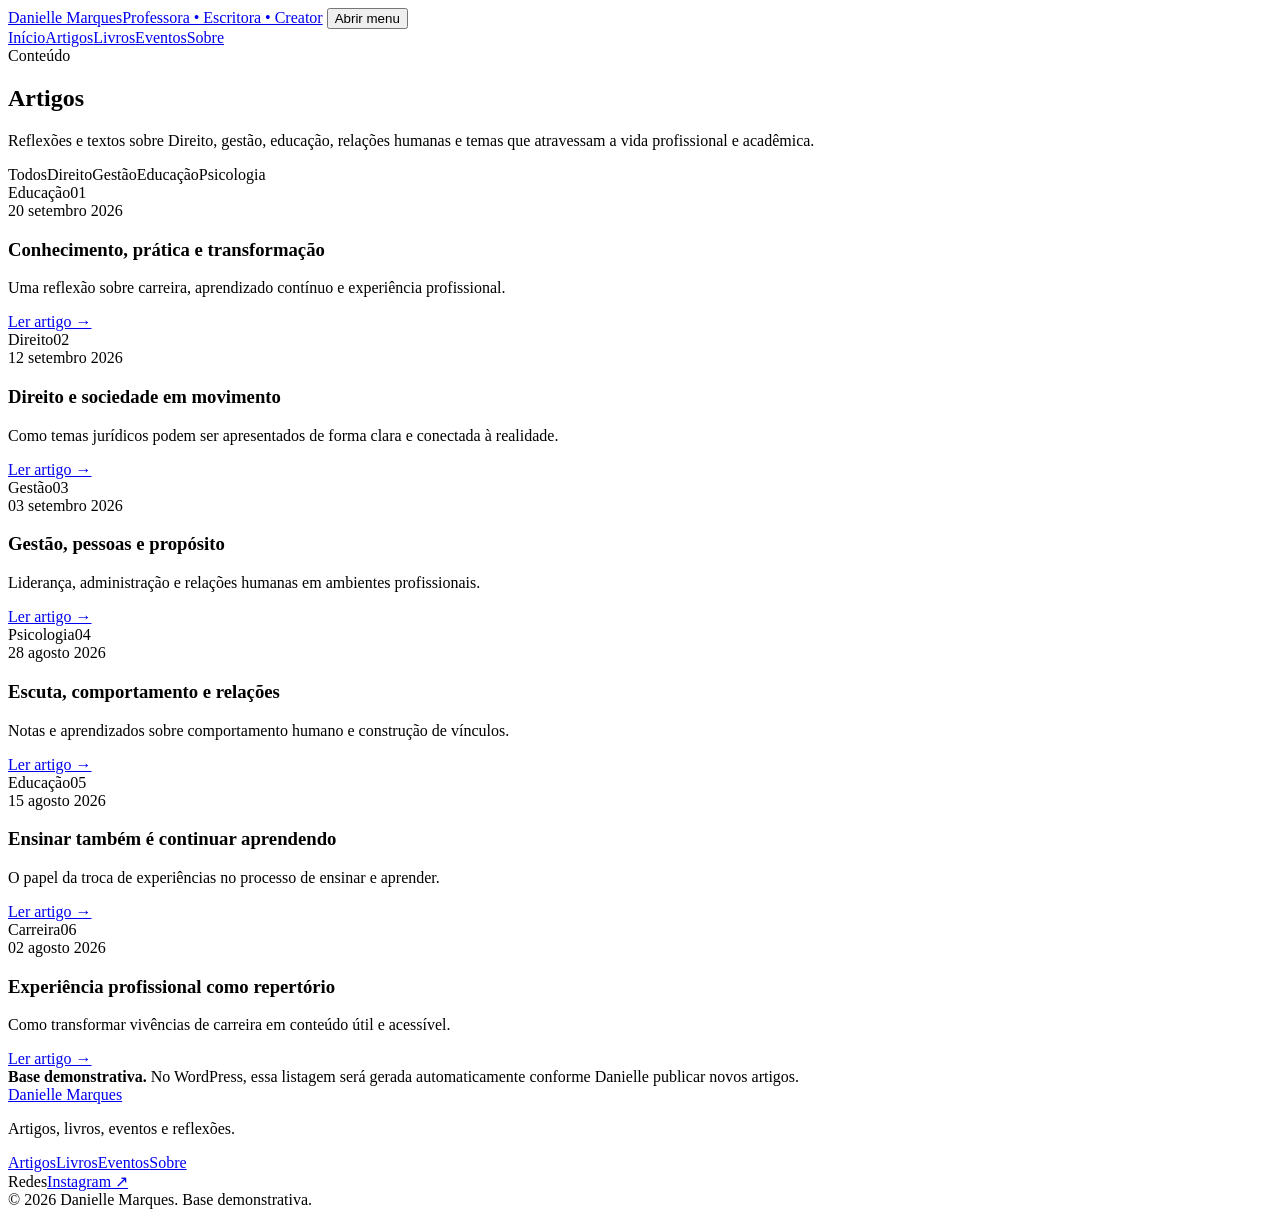
==== artigos.html @ 0c9d807c "feat: adiciona página de artigos" ====
<!doctype html>
<html lang="pt-BR">
<head>
  <meta charset="utf-8"><meta name="viewport" content="width=device-width,initial-scale=1">
  <meta name="description" content="Artigos de Danielle Marques sobre Direito, gestão, educação e desenvolvimento humano.">
  <title>Artigos — Danielle Marques</title>
  <link rel="preconnect" href="https://fonts.googleapis.com"><link rel="preconnect" href="https://fonts.gstatic.com" crossorigin>
  <link href="https://fonts.googleapis.com/css2?family=Cormorant+Garamond:wght@500;600;700&family=Inter:wght@400;500;600;700&display=swap" rel="stylesheet">
  <link rel="stylesheet" href="assets/css/style.css"><script src="assets/js/main.js" defer></script>
</head>
<body>
<header class="site-header"><div class="container header-inner">
  <a class="brand" href="index.html"><span class="brand-name">Danielle Marques</span><span class="brand-subtitle">Professora • Escritora • Creator</span></a>
  <button class="nav-toggle" type="button" aria-expanded="false" aria-controls="primary-nav"><span></span><span></span><span></span><span class="sr-only">Abrir menu</span></button>
  <nav class="primary-nav" id="primary-nav"><a href="index.html">Início</a><a class="active" href="artigos.html">Artigos</a><a href="livros.html">Livros</a><a href="eventos.html">Eventos</a><a href="sobre.html">Sobre</a></nav>
</div></header>
<main>
  <section class="page-hero"><div class="container narrow"><span class="eyebrow">Conteúdo</span><h1>Artigos</h1><p>Reflexões e textos sobre Direito, gestão, educação, relações humanas e temas que atravessam a vida profissional e acadêmica.</p></div></section>
  <section class="section">
    <div class="container filter-row"><span class="filter active">Todos</span><span class="filter">Direito</span><span class="filter">Gestão</span><span class="filter">Educação</span><span class="filter">Psicologia</span></div>
    <div class="container card-grid">
      <article class="content-card"><div class="card-media editorial"><span class="media-kicker">Educação</span><span class="media-mark">01</span></div><div class="card-body"><div class="card-meta">20 setembro 2026</div><h3>Conhecimento, prática e transformação</h3><p>Uma reflexão sobre carreira, aprendizado contínuo e experiência profissional.</p><a class="text-link" href="#">Ler artigo →</a></div></article>
      <article class="content-card"><div class="card-media editorial alt"><span class="media-kicker">Direito</span><span class="media-mark">02</span></div><div class="card-body"><div class="card-meta">12 setembro 2026</div><h3>Direito e sociedade em movimento</h3><p>Como temas jurídicos podem ser apresentados de forma clara e conectada à realidade.</p><a class="text-link" href="#">Ler artigo →</a></div></article>
      <article class="content-card"><div class="card-media editorial warm"><span class="media-kicker">Gestão</span><span class="media-mark">03</span></div><div class="card-body"><div class="card-meta">03 setembro 2026</div><h3>Gestão, pessoas e propósito</h3><p>Liderança, administração e relações humanas em ambientes profissionais.</p><a class="text-link" href="#">Ler artigo →</a></div></article>
      <article class="content-card"><div class="card-media editorial violet"><span class="media-kicker">Psicologia</span><span class="media-mark">04</span></div><div class="card-body"><div class="card-meta">28 agosto 2026</div><h3>Escuta, comportamento e relações</h3><p>Notas e aprendizados sobre comportamento humano e construção de vínculos.</p><a class="text-link" href="#">Ler artigo →</a></div></article>
      <article class="content-card"><div class="card-media editorial forest"><span class="media-kicker">Educação</span><span class="media-mark">05</span></div><div class="card-body"><div class="card-meta">15 agosto 2026</div><h3>Ensinar também é continuar aprendendo</h3><p>O papel da troca de experiências no processo de ensinar e aprender.</p><a class="text-link" href="#">Ler artigo →</a></div></article>
      <article class="content-card"><div class="card-media editorial sand"><span class="media-kicker">Carreira</span><span class="media-mark">06</span></div><div class="card-body"><div class="card-meta">02 agosto 2026</div><h3>Experiência profissional como repertório</h3><p>Como transformar vivências de carreira em conteúdo útil e acessível.</p><a class="text-link" href="#">Ler artigo →</a></div></article>
    </div>
    <div class="container note-box"><strong>Base demonstrativa.</strong> No WordPress, essa listagem será gerada automaticamente conforme Danielle publicar novos artigos.</div>
  </section>
</main>
<footer class="site-footer"><div class="container footer-grid"><div><a class="footer-brand" href="index.html">Danielle Marques</a><p>Artigos, livros, eventos e reflexões.</p></div><nav class="footer-links"><a href="artigos.html">Artigos</a><a href="livros.html">Livros</a><a href="eventos.html">Eventos</a><a href="sobre.html">Sobre</a></nav><div class="footer-social"><span>Redes</span><a href="https://www.instagram.com/daniellesmarques/" target="_blank" rel="noopener noreferrer">Instagram ↗</a></div></div><div class="container footer-bottom">© 2026 Danielle Marques. Base demonstrativa.</div></footer>
</body></html>
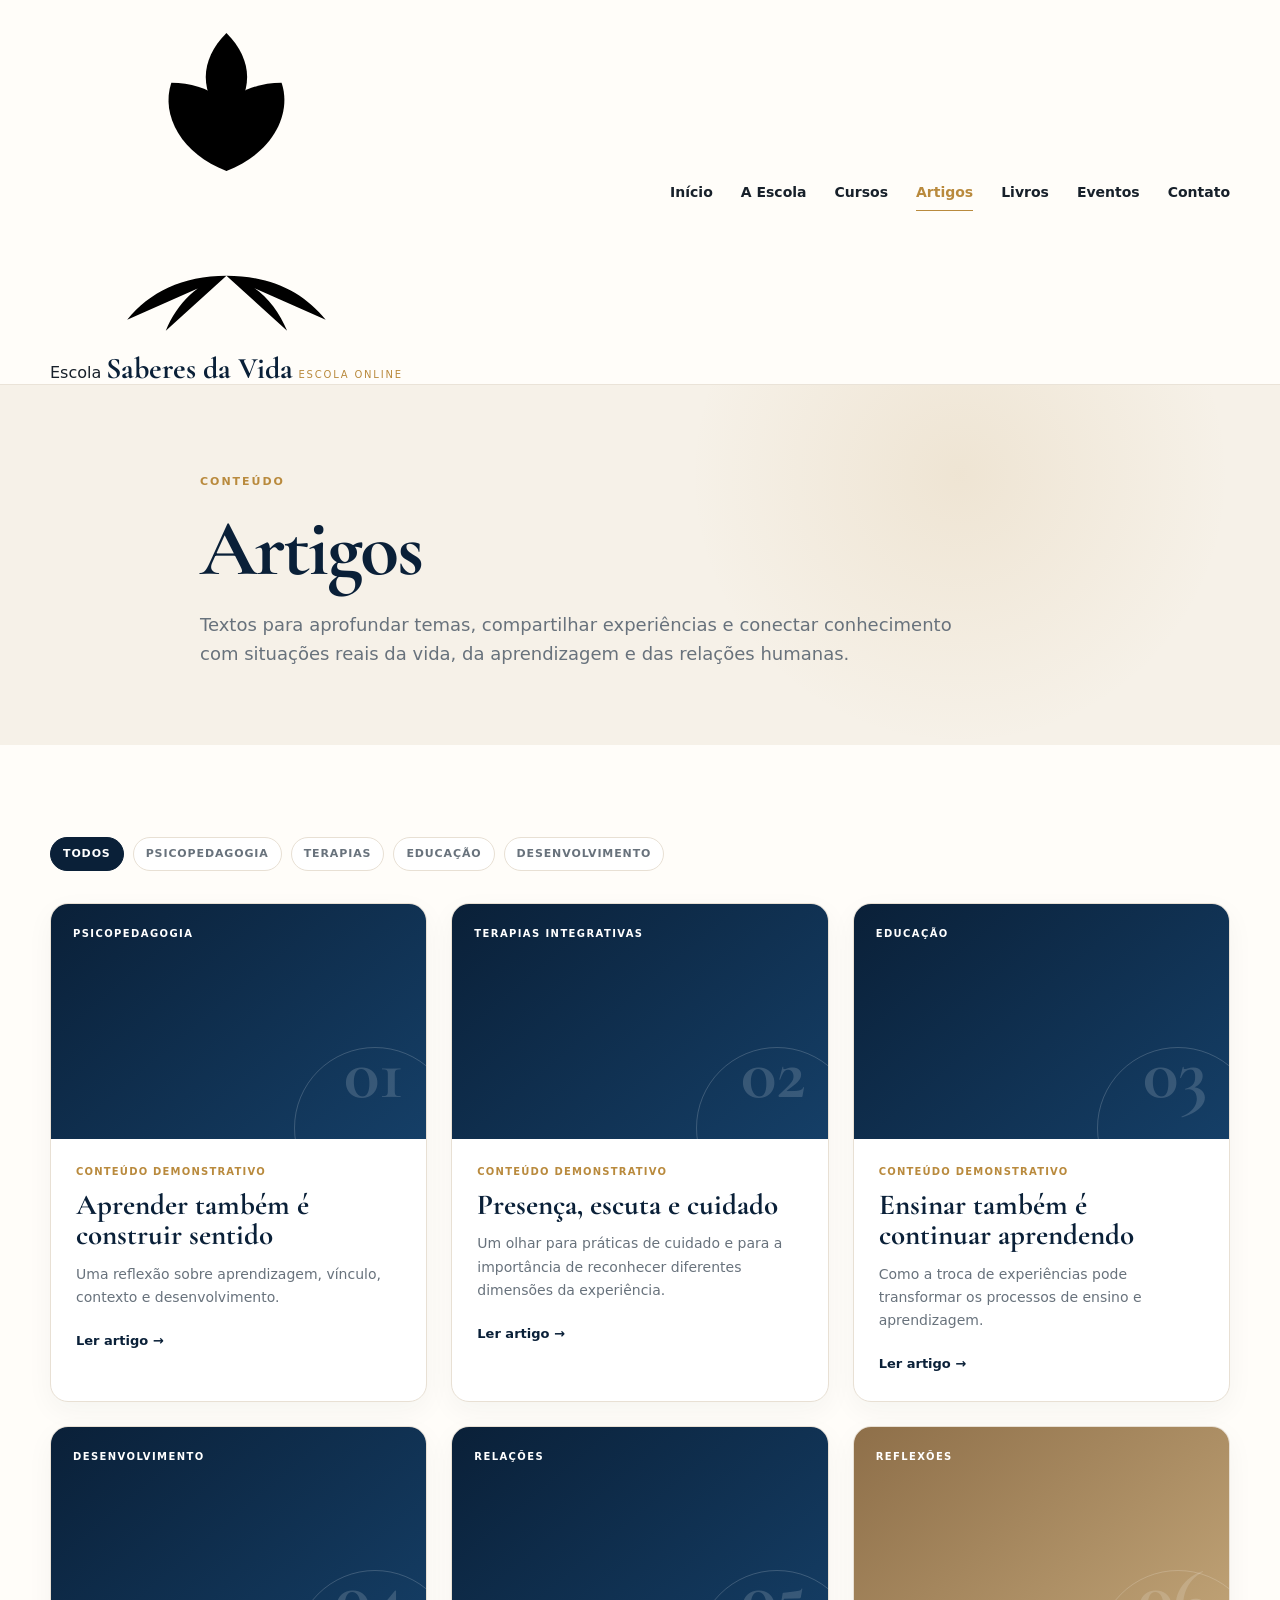
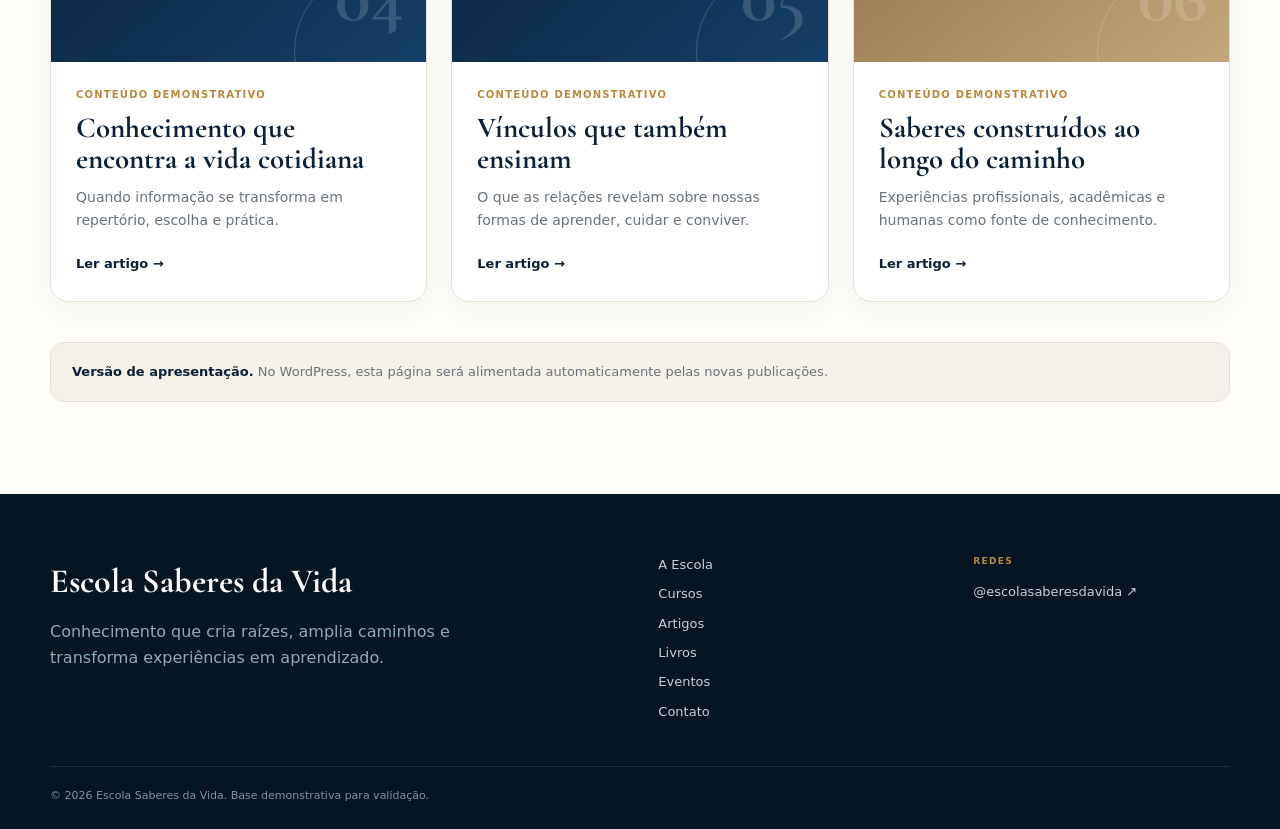
==== commit 67b15c14: "refactor: adapta artigos para identidade da Escola" ====
--- a/artigos.html
+++ b/artigos.html
@@ -1,33 +1,75 @@
 <!doctype html>
 <html lang="pt-BR">
 <head>
-  <meta charset="utf-8"><meta name="viewport" content="width=device-width,initial-scale=1">
-  <meta name="description" content="Artigos de Danielle Marques sobre Direito, gestão, educação e desenvolvimento humano.">
-  <title>Artigos — Danielle Marques</title>
-  <link rel="preconnect" href="https://fonts.googleapis.com"><link rel="preconnect" href="https://fonts.gstatic.com" crossorigin>
-  <link href="https://fonts.googleapis.com/css2?family=Cormorant+Garamond:wght@500;600;700&family=Inter:wght@400;500;600;700&display=swap" rel="stylesheet">
-  <link rel="stylesheet" href="assets/css/style.css"><script src="assets/js/main.js" defer></script>
+  <meta charset="utf-8">
+  <meta name="viewport" content="width=device-width,initial-scale=1">
+  <meta name="description" content="Artigos da Escola Saberes da Vida sobre psicopedagogia, terapias integrativas, educação e desenvolvimento humano.">
+  <meta name="theme-color" content="#9785a3">
+  <title>Artigos — Escola Saberes da Vida</title>
+  <link rel="preconnect" href="https://fonts.googleapis.com">
+  <link rel="preconnect" href="https://fonts.gstatic.com" crossorigin>
+  <link href="https://fonts.googleapis.com/css2?family=Cormorant+Garamond:wght@500;600;700&family=Nunito:wght@400;500;600;700&display=swap" rel="stylesheet">
+  <link rel="stylesheet" href="assets/css/style.css">
+  <script src="assets/js/main.js" defer></script>
 </head>
 <body>
-<header class="site-header"><div class="container header-inner">
-  <a class="brand" href="index.html"><span class="brand-name">Danielle Marques</span><span class="brand-subtitle">Professora • Escritora • Creator</span></a>
-  <button class="nav-toggle" type="button" aria-expanded="false" aria-controls="primary-nav"><span></span><span></span><span></span><span class="sr-only">Abrir menu</span></button>
-  <nav class="primary-nav" id="primary-nav"><a href="index.html">Início</a><a class="active" href="artigos.html">Artigos</a><a href="livros.html">Livros</a><a href="eventos.html">Eventos</a><a href="sobre.html">Sobre</a></nav>
-</div></header>
-<main>
-  <section class="page-hero"><div class="container narrow"><span class="eyebrow">Conteúdo</span><h1>Artigos</h1><p>Reflexões e textos sobre Direito, gestão, educação, relações humanas e temas que atravessam a vida profissional e acadêmica.</p></div></section>
+<header class="site-header">
+    <div class="container header-inner">
+      <a class="brand" href="index.html" aria-label="Escola Saberes da Vida - Início">
+        <svg class="brand-mark" viewBox="0 0 64 64" aria-hidden="true">
+  <path d="M32 50V29" />
+  <path d="M32 31C24 28 20 21 22 15c7 0 12 4 14 10" />
+  <path d="M32 31c8-3 12-10 10-16-7 0-12 4-14 10" />
+  <path d="M32 22c-5-5-5-11 0-16 5 5 5 11 0 16Z" />
+  <path d="M32 50c-8 0-14 3-18 8M32 50c8 0 14 3 18 8M32 50c-5 1-9 5-11 10M32 50c5 1 9 5 11 10" />
+</svg>
+        <span class="brand-copy">
+          <span class="brand-kicker">Escola</span>
+          <span class="brand-name">Saberes da Vida</span>
+          <span class="brand-subtitle">Escola online</span>
+        </span>
+      </a>
+      <button class="nav-toggle" type="button" aria-expanded="false" aria-controls="primary-nav">
+        <span></span><span></span><span></span><span class="sr-only">Abrir menu</span>
+      </button>
+      <nav class="primary-nav" id="primary-nav" aria-label="Navegação principal">
+        <a href="index.html">Início</a><a href="sobre.html">A Escola</a><a href="cursos.html">Cursos</a><a class="active" href="artigos.html">Artigos</a><a href="livros.html">Livros</a><a href="eventos.html">Eventos</a><a href="contato.html">Contato</a>
+      </nav>
+    </div>
+  </header>
+<main><section class="page-hero"><div class="container narrow"><span class="eyebrow">Conteúdo</span><h1>Artigos</h1><p>Textos para aprofundar temas, compartilhar experiências e conectar conhecimento com situações reais da vida, da aprendizagem e das relações humanas.</p></div></section>
   <section class="section">
-    <div class="container filter-row"><span class="filter active">Todos</span><span class="filter">Direito</span><span class="filter">Gestão</span><span class="filter">Educação</span><span class="filter">Psicologia</span></div>
+    <div class="container filter-row"><span class="filter active">Todos</span><span class="filter">Psicopedagogia</span><span class="filter">Terapias</span><span class="filter">Educação</span><span class="filter">Desenvolvimento</span></div>
     <div class="container card-grid">
-      <article class="content-card"><div class="card-media editorial"><span class="media-kicker">Educação</span><span class="media-mark">01</span></div><div class="card-body"><div class="card-meta">20 setembro 2026</div><h3>Conhecimento, prática e transformação</h3><p>Uma reflexão sobre carreira, aprendizado contínuo e experiência profissional.</p><a class="text-link" href="#">Ler artigo →</a></div></article>
-      <article class="content-card"><div class="card-media editorial alt"><span class="media-kicker">Direito</span><span class="media-mark">02</span></div><div class="card-body"><div class="card-meta">12 setembro 2026</div><h3>Direito e sociedade em movimento</h3><p>Como temas jurídicos podem ser apresentados de forma clara e conectada à realidade.</p><a class="text-link" href="#">Ler artigo →</a></div></article>
-      <article class="content-card"><div class="card-media editorial warm"><span class="media-kicker">Gestão</span><span class="media-mark">03</span></div><div class="card-body"><div class="card-meta">03 setembro 2026</div><h3>Gestão, pessoas e propósito</h3><p>Liderança, administração e relações humanas em ambientes profissionais.</p><a class="text-link" href="#">Ler artigo →</a></div></article>
-      <article class="content-card"><div class="card-media editorial violet"><span class="media-kicker">Psicologia</span><span class="media-mark">04</span></div><div class="card-body"><div class="card-meta">28 agosto 2026</div><h3>Escuta, comportamento e relações</h3><p>Notas e aprendizados sobre comportamento humano e construção de vínculos.</p><a class="text-link" href="#">Ler artigo →</a></div></article>
-      <article class="content-card"><div class="card-media editorial forest"><span class="media-kicker">Educação</span><span class="media-mark">05</span></div><div class="card-body"><div class="card-meta">15 agosto 2026</div><h3>Ensinar também é continuar aprendendo</h3><p>O papel da troca de experiências no processo de ensinar e aprender.</p><a class="text-link" href="#">Ler artigo →</a></div></article>
-      <article class="content-card"><div class="card-media editorial sand"><span class="media-kicker">Carreira</span><span class="media-mark">06</span></div><div class="card-body"><div class="card-meta">02 agosto 2026</div><h3>Experiência profissional como repertório</h3><p>Como transformar vivências de carreira em conteúdo útil e acessível.</p><a class="text-link" href="#">Ler artigo →</a></div></article>
+      <article class="content-card"><div class="card-media lavender"><span class="media-kicker">Psicopedagogia</span><span class="media-mark">01</span></div><div class="card-body"><div class="card-meta">Conteúdo demonstrativo</div><h3>Aprender também é construir sentido</h3><p>Uma reflexão sobre aprendizagem, vínculo, contexto e desenvolvimento.</p><a class="text-link" href="#">Ler artigo →</a></div></article>
+      <article class="content-card"><div class="card-media sage"><span class="media-kicker">Terapias Integrativas</span><span class="media-mark">02</span></div><div class="card-body"><div class="card-meta">Conteúdo demonstrativo</div><h3>Presença, escuta e cuidado</h3><p>Um olhar para práticas de cuidado e para a importância de reconhecer diferentes dimensões da experiência.</p><a class="text-link" href="#">Ler artigo →</a></div></article>
+      <article class="content-card"><div class="card-media gold"><span class="media-kicker">Educação</span><span class="media-mark">03</span></div><div class="card-body"><div class="card-meta">Conteúdo demonstrativo</div><h3>Ensinar também é continuar aprendendo</h3><p>Como a troca de experiências pode transformar os processos de ensino e aprendizagem.</p><a class="text-link" href="#">Ler artigo →</a></div></article>
+      <article class="content-card"><div class="card-media rose"><span class="media-kicker">Desenvolvimento</span><span class="media-mark">04</span></div><div class="card-body"><div class="card-meta">Conteúdo demonstrativo</div><h3>Conhecimento que encontra a vida cotidiana</h3><p>Quando informação se transforma em repertório, escolha e prática.</p><a class="text-link" href="#">Ler artigo →</a></div></article>
+      <article class="content-card"><div class="card-media olive"><span class="media-kicker">Relações</span><span class="media-mark">05</span></div><div class="card-body"><div class="card-meta">Conteúdo demonstrativo</div><h3>Vínculos que também ensinam</h3><p>O que as relações revelam sobre nossas formas de aprender, cuidar e conviver.</p><a class="text-link" href="#">Ler artigo →</a></div></article>
+      <article class="content-card"><div class="card-media sand"><span class="media-kicker">Reflexões</span><span class="media-mark">06</span></div><div class="card-body"><div class="card-meta">Conteúdo demonstrativo</div><h3>Saberes construídos ao longo do caminho</h3><p>Experiências profissionais, acadêmicas e humanas como fonte de conhecimento.</p><a class="text-link" href="#">Ler artigo →</a></div></article>
     </div>
-    <div class="container note-box"><strong>Base demonstrativa.</strong> No WordPress, essa listagem será gerada automaticamente conforme Danielle publicar novos artigos.</div>
-  </section>
-</main>
-<footer class="site-footer"><div class="container footer-grid"><div><a class="footer-brand" href="index.html">Danielle Marques</a><p>Artigos, livros, eventos e reflexões.</p></div><nav class="footer-links"><a href="artigos.html">Artigos</a><a href="livros.html">Livros</a><a href="eventos.html">Eventos</a><a href="sobre.html">Sobre</a></nav><div class="footer-social"><span>Redes</span><a href="https://www.instagram.com/daniellesmarques/" target="_blank" rel="noopener noreferrer">Instagram ↗</a></div></div><div class="container footer-bottom">© 2026 Danielle Marques. Base demonstrativa.</div></footer>
-</body></html>+    <div class="container note-box"><strong>Versão de apresentação.</strong> No WordPress, esta página será alimentada automaticamente pelas novas publicações.</div>
+  </section></main>
+<footer class="site-footer">
+    <div class="container footer-grid">
+      <div>
+        <a class="footer-brand" href="index.html">Escola Saberes da Vida</a>
+        <p>Conhecimento que cria raízes, amplia caminhos e transforma experiências em aprendizado.</p>
+      </div>
+      <nav class="footer-links" aria-label="Links do rodapé">
+        <a href="sobre.html">A Escola</a>
+        <a href="cursos.html">Cursos</a>
+        <a href="artigos.html">Artigos</a>
+        <a href="livros.html">Livros</a>
+        <a href="eventos.html">Eventos</a>
+        <a href="contato.html">Contato</a>
+      </nav>
+      <div class="footer-social">
+        <span>Redes</span>
+        <a href="https://www.instagram.com/escolasaberesdavida/" target="_blank" rel="noopener noreferrer">@escolasaberesdavida ↗</a>
+      </div>
+    </div>
+    <div class="container footer-bottom">© 2026 Escola Saberes da Vida. Base demonstrativa para validação.</div>
+  </footer>
+</body>
+</html>
--- a/assets/css/style.css
+++ b/assets/css/style.css
@@ -0,0 +1,188 @@
+:root{
+  --navy:#0a2038;--navy-2:#102e4e;--navy-3:#153b60;--gold:#b98a3d;--gold-2:#d7b77b;
+  --cream:#f6f1e8;--paper:#fffdf9;--ink:#17202a;--muted:#68727c;--line:#e8e0d4;
+  --shadow:0 18px 48px rgba(10,32,56,.09);--max:1180px
+}
+*{box-sizing:border-box}
+html{scroll-behavior:smooth}
+body{margin:0;font-family:Inter,system-ui,-apple-system,BlinkMacSystemFont,"Segoe UI",sans-serif;color:var(--ink);background:var(--paper);line-height:1.65}
+a{color:inherit;text-decoration:none}
+button,input,textarea,select{font:inherit}
+img{max-width:100%;display:block}
+::selection{background:var(--gold);color:#fff}
+.sr-only{position:absolute;width:1px;height:1px;padding:0;margin:-1px;overflow:hidden;clip:rect(0,0,0,0);white-space:nowrap;border:0}
+.container{width:min(calc(100% - 40px),var(--max));margin-inline:auto}
+.narrow{max-width:880px;margin-inline:auto}
+.muted{color:var(--muted)}
+
+.site-header{position:sticky;top:0;z-index:50;background:rgba(255,253,249,.94);backdrop-filter:blur(15px);border-bottom:1px solid rgba(232,224,212,.88)}
+.header-inner{min-height:84px;display:flex;align-items:center;justify-content:space-between;gap:28px}
+.brand{display:flex;flex-direction:column;line-height:1.05}
+.brand-name{font-family:"Cormorant Garamond",serif;font-weight:700;font-size:30px;color:var(--navy)}
+.brand-subtitle{margin-top:6px;font-size:10px;text-transform:uppercase;letter-spacing:.18em;color:var(--gold)}
+.primary-nav{display:flex;align-items:center;gap:28px}
+.primary-nav a{position:relative;font-size:14px;font-weight:600;padding:12px 0}
+.primary-nav a::after{content:"";position:absolute;left:0;right:100%;bottom:5px;height:1px;background:var(--gold);transition:right .25s ease}
+.primary-nav a:hover,.primary-nav a.active{color:var(--gold)}
+.primary-nav a:hover::after,.primary-nav a.active::after{right:0}
+.nav-toggle{display:none;width:44px;height:44px;align-items:center;justify-content:center;flex-direction:column;gap:5px;background:transparent;border:1px solid var(--line);border-radius:50%;cursor:pointer}
+.nav-toggle>span:not(.sr-only){width:18px;height:1.5px;background:var(--navy);transition:.2s ease}
+
+.hero{background:
+  radial-gradient(circle at 84% 22%,rgba(185,138,61,.12),transparent 23%),
+  linear-gradient(135deg,var(--cream),#fff 68%);padding:82px 0 88px;overflow:hidden}
+.hero-grid{display:grid;grid-template-columns:1.16fr .84fr;gap:76px;align-items:center}
+.eyebrow{display:inline-block;color:var(--gold);font-size:11px;font-weight:700;letter-spacing:.18em;text-transform:uppercase;margin-bottom:15px}
+h1,h2,h3{font-family:"Cormorant Garamond",serif;color:var(--navy);line-height:1.04;margin:0}
+h1{font-size:clamp(50px,6.5vw,80px);letter-spacing:-.025em}
+h2{font-size:clamp(38px,5vw,58px);letter-spacing:-.02em}
+h3{font-size:29px}
+.hero-copy>p{max-width:690px;margin:24px 0 0;color:var(--muted);font-size:18px}
+.hero-actions{display:flex;flex-wrap:wrap;gap:12px;margin-top:31px}
+.button{display:inline-flex;align-items:center;justify-content:center;min-height:50px;padding:0 23px;border-radius:999px;font-weight:700;font-size:13px;letter-spacing:.01em;transition:transform .2s ease,background .2s ease,color .2s ease}
+.button:hover{transform:translateY(-2px)}
+.button-primary{background:var(--navy);color:#fff}
+.button-primary:hover{background:var(--navy-2)}
+.button-secondary{border:1px solid var(--navy);color:var(--navy);background:transparent}
+.button-secondary:hover{background:var(--navy);color:#fff}
+.button-light{background:#fff;color:var(--navy)}
+.hero-tags{display:flex;flex-wrap:wrap;gap:8px;margin-top:30px}
+.hero-tags span,.filter{padding:7px 12px;border:1px solid var(--line);border-radius:999px;background:rgba(255,255,255,.62);color:var(--muted);font-size:11px;font-weight:700;text-transform:uppercase;letter-spacing:.08em}
+
+.hero-visual{position:relative;padding:10px 22px 12px 10px}
+.portrait-frame{position:relative;z-index:2;min-height:545px;border-radius:240px 240px 28px 28px;background:linear-gradient(155deg,#0c2946,#071726);box-shadow:0 34px 80px rgba(10,32,56,.21);display:flex;flex-direction:column;align-items:center;justify-content:center;color:#fff;overflow:hidden}
+.portrait-frame::before{content:"";position:absolute;inset:19px;border:1px solid rgba(215,183,123,.36);border-radius:220px 220px 20px 20px}
+.portrait-monogram{position:relative;font-family:"Cormorant Garamond",serif;font-size:108px;font-weight:700;line-height:1;color:var(--gold-2)}
+.portrait-caption{position:absolute;left:34px;right:34px;bottom:35px;display:flex;flex-direction:column;gap:5px;border-top:1px solid rgba(255,255,255,.2);padding-top:18px}
+.portrait-caption strong{font-family:"Cormorant Garamond",serif;font-size:25px}
+.portrait-caption span{font-size:11px;letter-spacing:.06em;color:#c7d3df}
+.gold-orbit{position:absolute;width:180px;height:180px;border:1px solid rgba(185,138,61,.55);border-radius:50%;right:-17px;top:30px}
+.gold-orbit::after{content:"";position:absolute;width:16px;height:16px;background:var(--gold);border-radius:50%;right:21px;top:18px}
+
+.section{padding:92px 0}
+.section-tinted{background:var(--cream)}
+.section-dark{background:linear-gradient(145deg,#071726,var(--navy));color:#fff}
+.section-dark h2{color:#fff}
+.section-heading{display:flex;justify-content:space-between;align-items:end;gap:40px;margin-bottom:36px}
+.section-heading>div>p{max-width:650px;margin:11px 0 0;color:var(--muted)}
+.text-link{display:inline-flex;align-items:center;gap:6px;color:var(--navy);font-weight:700;font-size:13px}
+.text-link:hover{color:var(--gold)}
+.card-grid{display:grid;grid-template-columns:repeat(3,1fr);gap:24px}
+.content-card{background:#fff;border:1px solid var(--line);border-radius:18px;overflow:hidden;box-shadow:0 9px 28px rgba(27,36,45,.045);transition:transform .25s ease,box-shadow .25s ease}
+.content-card:hover{transform:translateY(-4px);box-shadow:var(--shadow)}
+.card-media{position:relative;display:flex;aspect-ratio:16/10;padding:22px;color:#fff;background:linear-gradient(140deg,var(--navy),#153f67);overflow:hidden}
+.card-media::after{content:"";position:absolute;width:160px;height:160px;border:1px solid rgba(255,255,255,.18);border-radius:50%;right:-30px;bottom:-70px}
+.card-media.alt{background:linear-gradient(140deg,#16233b,#39506e)}
+.card-media.warm{background:linear-gradient(140deg,#694b2b,#b28b57)}
+.card-media.violet{background:linear-gradient(140deg,#3f3151,#7a638f)}
+.card-media.forest{background:linear-gradient(140deg,#183c36,#3d6a5c)}
+.card-media.sand{background:linear-gradient(140deg,#8e6f49,#c3a679)}
+.media-kicker{align-self:flex-start;font-size:10px;text-transform:uppercase;letter-spacing:.14em;font-weight:700}
+.media-mark{position:absolute;right:22px;bottom:4px;font-family:"Cormorant Garamond",serif;font-size:74px;font-weight:700;color:rgba(255,255,255,.16)}
+.card-body{padding:25px}
+.card-meta{color:var(--gold);font-size:10px;text-transform:uppercase;font-weight:700;letter-spacing:.12em;margin-bottom:10px}
+.card-body h3{margin-bottom:12px}
+.card-body p{color:var(--muted);font-size:14px;margin:0 0 18px}
+
+.books-showcase{display:grid;grid-template-columns:.72fr .72fr 1fr;gap:38px;align-items:center}
+.book-card{display:block}
+.book-cover{position:relative;min-height:420px;padding:36px 30px;display:flex;flex-direction:column;background:linear-gradient(150deg,#071726,#123b60);color:#fff;box-shadow:0 24px 45px rgba(10,32,56,.18);transition:transform .25s ease}
+.book-card:hover .book-cover{transform:translateY(-5px) rotate(-1deg)}
+.book-cover strong{margin-top:68px;font-family:"Cormorant Garamond",serif;font-size:42px;line-height:.96;font-weight:600}
+.book-small{font-size:10px;text-transform:uppercase;letter-spacing:.18em;color:var(--gold-2)}
+.book-line{width:46px;height:2px;background:var(--gold);margin:auto 0 17px}
+.book-cover>span:last-child{font-size:10px;letter-spacing:.13em;text-transform:uppercase;color:#d7e0e8}
+.book-cover-light{background:linear-gradient(145deg,#e8dfcf,#fff9ed);color:var(--navy);border:1px solid #d8c8ae}
+.book-cover-light .book-small,.book-cover-light>span:last-child{color:#84662f}
+.book-info{display:flex;flex-direction:column;padding-top:14px}
+.book-info span{font-size:10px;text-transform:uppercase;letter-spacing:.11em;color:var(--gold)}
+.book-info strong{font-family:"Cormorant Garamond",serif;color:var(--navy);font-size:21px}
+.books-copy{padding-left:20px}
+.books-copy h3{font-size:42px;margin-bottom:16px}
+.books-copy p{color:var(--muted);margin:0 0 25px}
+
+.about-band{display:grid;grid-template-columns:1fr 1fr;gap:76px;align-items:start}
+.about-copy p{margin-top:0;color:var(--muted);font-size:17px}
+.social-band{display:flex;justify-content:space-between;align-items:center;gap:50px}
+.social-band h2{max-width:760px}
+.social-band p{color:#b9c7d3;max-width:720px;margin-bottom:0}
+
+.page-hero{padding:82px 0 76px;background:
+radial-gradient(circle at 75% 25%,rgba(185,138,61,.12),transparent 27%),var(--cream);text-align:left}
+.page-hero h1{margin-bottom:20px}
+.page-hero p{max-width:760px;color:var(--muted);font-size:18px;margin:0}
+.filter-row{display:flex;flex-wrap:wrap;gap:9px;margin-bottom:32px}
+.filter{background:#fff}
+.filter.active{background:var(--navy);border-color:var(--navy);color:#fff}
+.note-box{margin-top:40px;border:1px solid var(--line);border-radius:14px;background:var(--cream);padding:18px 21px;color:var(--muted);font-size:13px}
+.note-box strong{color:var(--navy)}
+
+.publication-list{display:flex;flex-direction:column;gap:96px}
+.publication{display:grid;grid-template-columns:360px 1fr;gap:70px;align-items:center}
+.publication.reverse{grid-template-columns:1fr 360px}
+.publication.reverse .book-cover{grid-column:2}
+.publication.reverse .publication-copy{grid-column:1;grid-row:1}
+.publication-copy h2{margin-bottom:18px}
+.publication-copy>p{color:var(--muted);max-width:680px;font-size:17px}
+.meta-list{display:grid;grid-template-columns:repeat(3,1fr);gap:1px;background:var(--line);border:1px solid var(--line);margin:28px 0;background-clip:padding-box}
+.meta-list div{background:var(--paper);padding:15px}
+.meta-list dt{font-size:9px;text-transform:uppercase;letter-spacing:.13em;color:var(--gold);font-weight:700}
+.meta-list dd{margin:4px 0 0;color:var(--navy);font-weight:700;font-size:13px}
+
+.event-list{display:flex;flex-direction:column;border-top:1px solid var(--line)}
+.event-card{display:grid;grid-template-columns:120px 1fr auto;gap:34px;align-items:center;padding:34px 0;border-bottom:1px solid var(--line)}
+.event-date{display:flex;align-items:center;gap:12px;color:var(--navy)}
+.event-date strong{font-family:"Cormorant Garamond",serif;font-size:56px;line-height:1}
+.event-date span{font-size:10px;font-weight:700;letter-spacing:.12em;color:var(--gold)}
+.event-card h2{font-size:36px;margin:0 0 5px}
+.event-card p{margin:0}
+.event-card.past{opacity:.67}
+
+.profile-grid{display:grid;grid-template-columns:.78fr 1.22fr;gap:76px;align-items:start}
+.profile-portrait{min-height:610px;border-radius:220px 220px 24px 24px;background:linear-gradient(145deg,#08213a,#123b60);display:flex;flex-direction:column;justify-content:center;align-items:center;color:#fff;box-shadow:var(--shadow)}
+.profile-portrait span{margin-top:16px;font-size:10px;text-transform:uppercase;letter-spacing:.12em;color:#9fb0c0}
+.profile-copy h2{margin-bottom:22px}
+.profile-copy>p{color:var(--muted);font-size:17px}
+.role-grid{display:grid;grid-template-columns:1fr 1fr;gap:12px;margin:30px 0}
+.role-grid div{border:1px solid var(--line);padding:16px;border-radius:12px;background:#fff}
+.role-grid strong,.role-grid span{display:block}
+.role-grid strong{color:var(--navy);font-family:"Cormorant Garamond",serif;font-size:20px}
+.role-grid span{color:var(--muted);font-size:11px;margin-top:4px}
+
+.site-footer{background:#061522;color:#c5d0da;padding:60px 0 24px}
+.footer-grid{display:grid;grid-template-columns:1.5fr .7fr .7fr;gap:58px}
+.footer-brand{display:inline-block;font-family:"Cormorant Garamond",serif;font-size:34px;color:#fff;font-weight:700;margin-bottom:9px}
+.footer-grid p{max-width:480px;color:#95a7b6;margin:0}
+.footer-links,.footer-social{display:flex;flex-direction:column;gap:8px}
+.footer-links a,.footer-social a{font-size:13px}
+.footer-links a:hover,.footer-social a:hover{color:#fff}
+.footer-social span{font-size:9px;color:var(--gold);text-transform:uppercase;letter-spacing:.15em;font-weight:700;margin-bottom:4px}
+.footer-bottom{border-top:1px solid rgba(255,255,255,.1);margin-top:44px;padding-top:20px;color:#7f93a3;font-size:11px}
+
+@media(max-width:980px){
+  .hero-grid{grid-template-columns:1fr;gap:55px}.hero-visual{max-width:570px}.portrait-frame{min-height:600px}
+  .card-grid{grid-template-columns:1fr 1fr}.books-showcase{grid-template-columns:1fr 1fr}.books-copy{grid-column:1/-1;padding:12px 0 0}
+  .profile-grid{grid-template-columns:1fr}.profile-portrait{max-width:520px}.publication{grid-template-columns:300px 1fr;gap:45px}.publication.reverse{grid-template-columns:1fr 300px}
+}
+@media(max-width:820px){
+  .nav-toggle{display:flex}.primary-nav{display:none;position:absolute;left:20px;right:20px;top:76px;flex-direction:column;align-items:stretch;gap:0;background:#fff;border:1px solid var(--line);border-radius:14px;box-shadow:var(--shadow);padding:9px}
+  .primary-nav.is-open{display:flex}.primary-nav a{padding:12px 13px;border-radius:8px}.primary-nav a::after{display:none}.primary-nav a:hover,.primary-nav a.active{background:var(--cream)}
+  .about-band{grid-template-columns:1fr;gap:28px}.social-band{align-items:flex-start;flex-direction:column}
+  .publication,.publication.reverse{grid-template-columns:260px 1fr;gap:35px}.publication.reverse .book-cover{grid-column:1}.publication.reverse .publication-copy{grid-column:2;grid-row:1}
+  .event-card{grid-template-columns:100px 1fr}.event-card>a{grid-column:2}
+  .footer-grid{grid-template-columns:1.3fr 1fr}
+}
+@media(max-width:640px){
+  .container{width:min(calc(100% - 28px),var(--max))}
+  .header-inner{min-height:74px}.brand-name{font-size:25px}.brand-subtitle{font-size:8px}.primary-nav{top:68px;left:14px;right:14px}
+  .hero{padding:54px 0 60px}.hero-copy>p,.page-hero p{font-size:16px}.hero-visual{padding:0}.portrait-frame{min-height:470px}
+  .portrait-monogram{font-size:84px}.portrait-caption{left:26px;right:26px;bottom:28px}
+  .section{padding:62px 0}.section-heading{align-items:flex-start;flex-direction:column;gap:14px}
+  .card-grid,.books-showcase,.role-grid,.footer-grid{grid-template-columns:1fr}
+  .book-cover{min-height:390px}.books-copy{grid-column:auto}.about-band{gap:20px}
+  .page-hero{padding:55px 0}.publication-list{gap:65px}.publication,.publication.reverse{grid-template-columns:1fr}
+  .publication .book-cover,.publication.reverse .book-cover{grid-column:1;grid-row:auto;max-width:330px}
+  .publication .publication-copy,.publication.reverse .publication-copy{grid-column:1;grid-row:auto}
+  .meta-list{grid-template-columns:1fr}.event-card{grid-template-columns:1fr;gap:15px}.event-card>a{grid-column:1}
+  .event-date strong{font-size:48px}.profile-portrait{min-height:490px}
+}
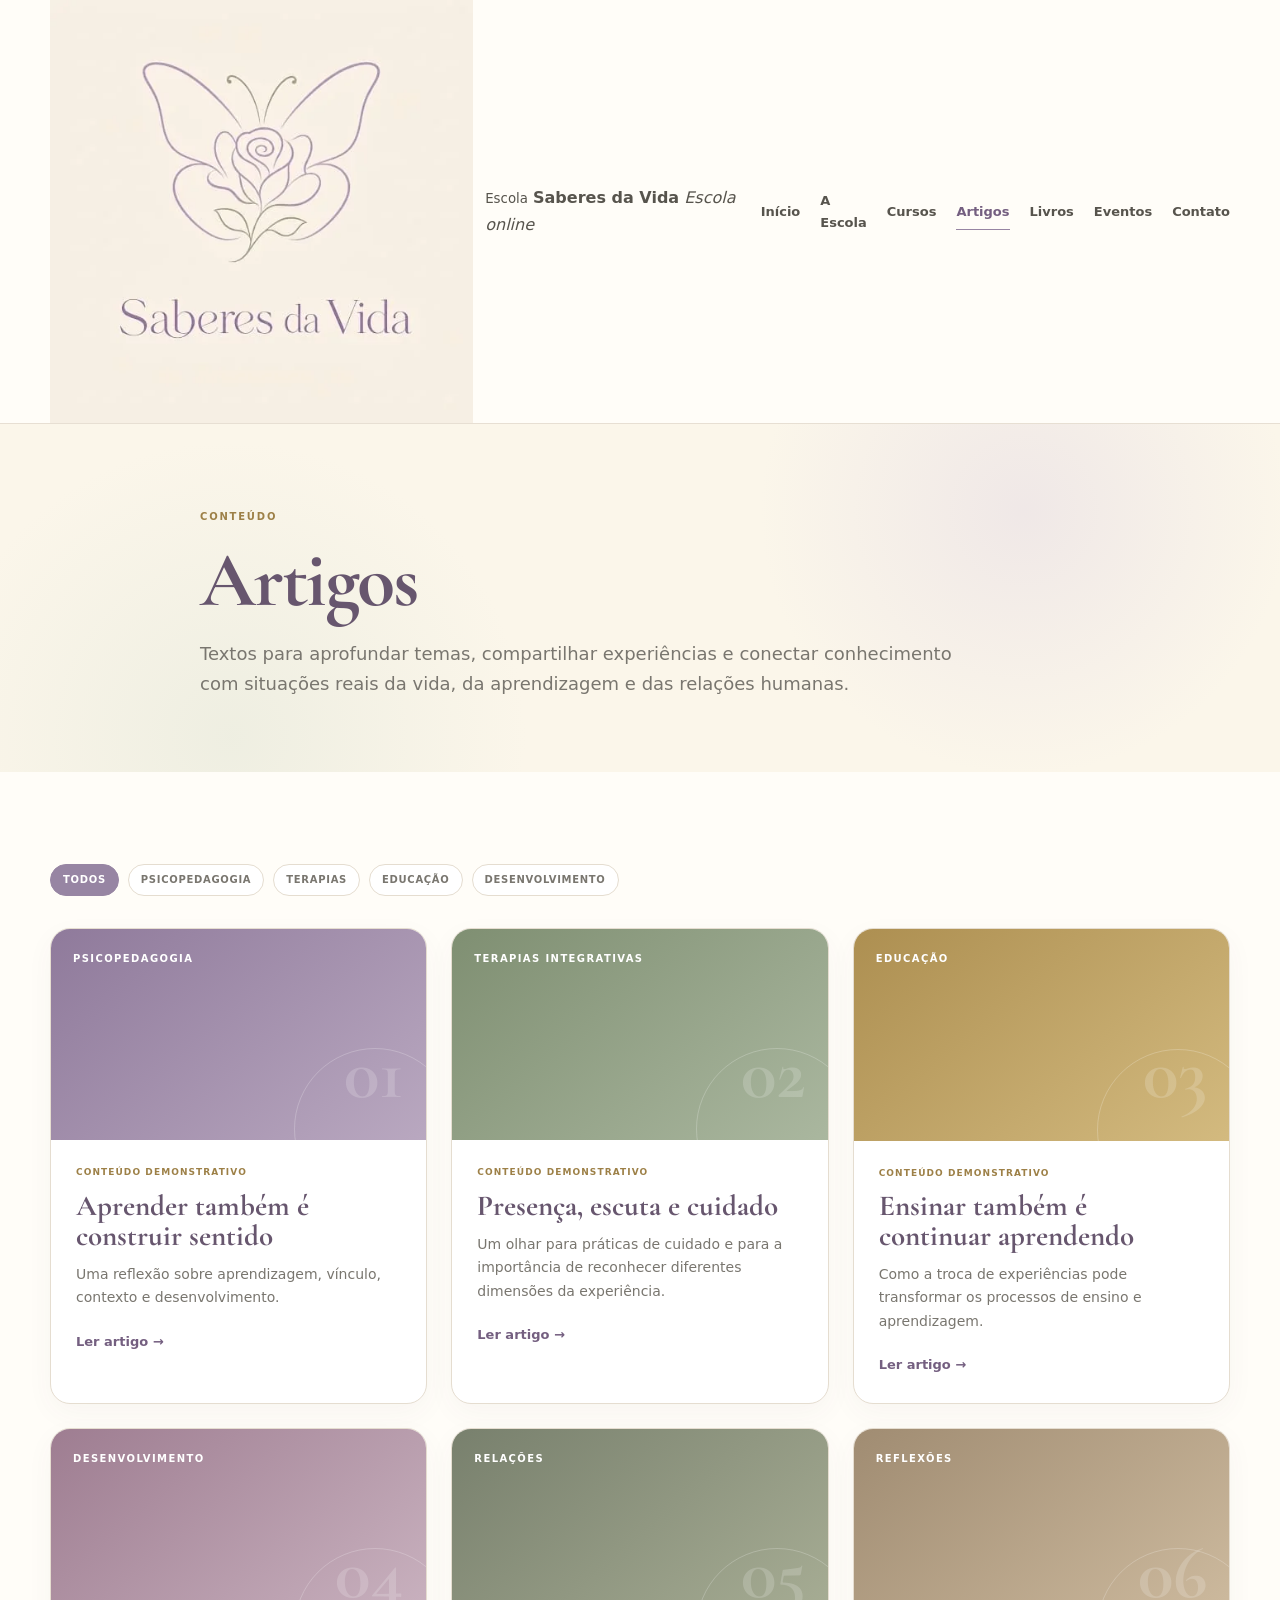
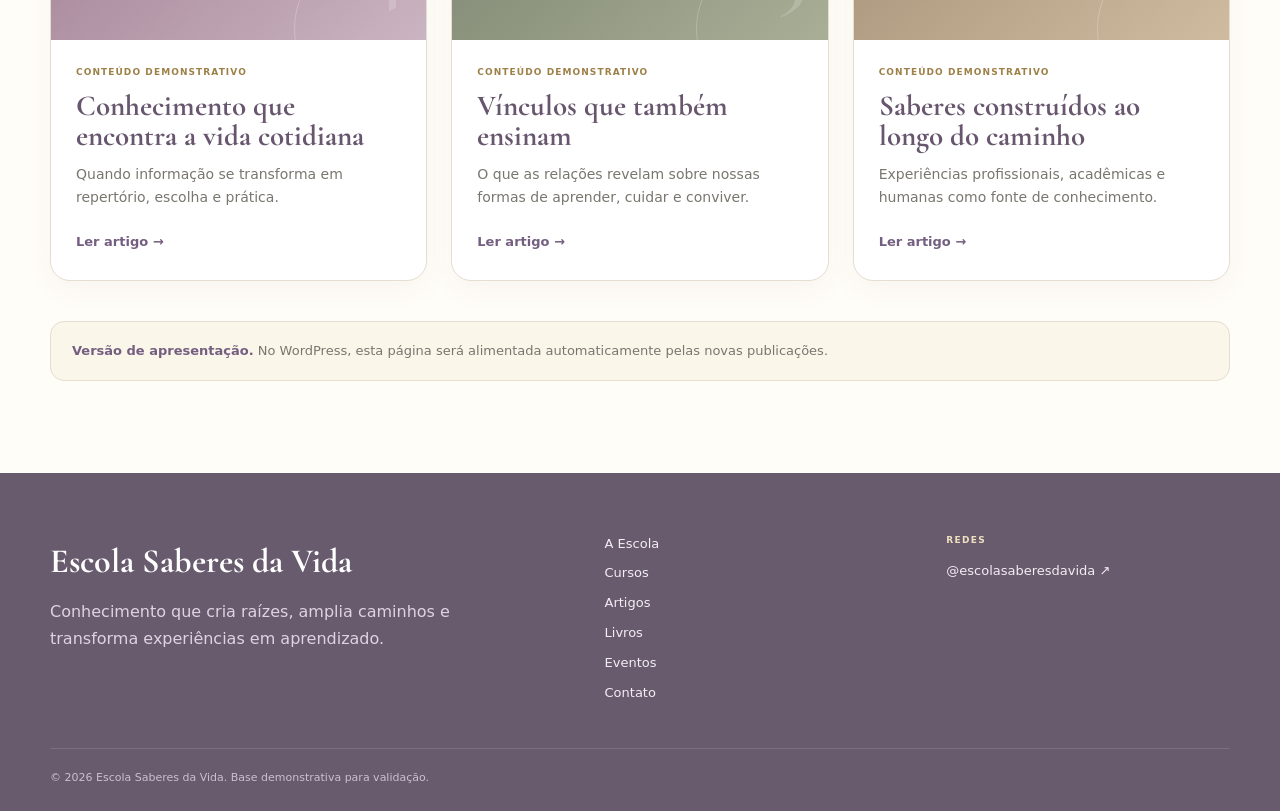
==== commit f85d58ed: "style: aplica logo oficial Saberes da Vida" ====
--- a/artigos.html
+++ b/artigos.html
@@ -16,17 +16,13 @@
 <header class="site-header">
     <div class="container header-inner">
       <a class="brand" href="index.html" aria-label="Escola Saberes da Vida - Início">
-        <svg class="brand-mark" viewBox="0 0 64 64" aria-hidden="true">
-  <path d="M32 50V29" />
-  <path d="M32 31C24 28 20 21 22 15c7 0 12 4 14 10" />
-  <path d="M32 31c8-3 12-10 10-16-7 0-12 4-14 10" />
-  <path d="M32 22c-5-5-5-11 0-16 5 5 5 11 0 16Z" />
-  <path d="M32 50c-8 0-14 3-18 8M32 50c8 0 14 3 18 8M32 50c-5 1-9 5-11 10M32 50c5 1 9 5 11 10" />
-</svg>
-        <span class="brand-copy">
-          <span class="brand-kicker">Escola</span>
-          <span class="brand-name">Saberes da Vida</span>
-          <span class="brand-subtitle">Escola online</span>
+        <span class="brand-logo-crop" aria-hidden="true">
+          <img src="assets/images/logo-saberes-da-vida.webp" alt="" class="brand-logo-image">
+        </span>
+        <span class="brand-wordmark">
+          <small>Escola</small>
+          <strong>Saberes da Vida</strong>
+          <em>Escola online</em>
         </span>
       </a>
       <button class="nav-toggle" type="button" aria-expanded="false" aria-controls="primary-nav">
--- a/assets/css/style.css
+++ b/assets/css/style.css
@@ -1,188 +1,228 @@
 :root{
-  --navy:#0a2038;--navy-2:#102e4e;--navy-3:#153b60;--gold:#b98a3d;--gold-2:#d7b77b;
-  --cream:#f6f1e8;--paper:#fffdf9;--ink:#17202a;--muted:#68727c;--line:#e8e0d4;
-  --shadow:0 18px 48px rgba(10,32,56,.09);--max:1180px
+  --lavender:#9785a3;--lavender-dark:#745f80;--lavender-soft:#ddd1e2;
+  --sage:#a9b39a;--sage-dark:#748168;--sage-soft:#dfe5d7;
+  --gold:#c6a764;--gold-dark:#9d8047;--gold-soft:#eee1bf;
+  --rose:#cdb8c5;--rose-dark:#9e7d91;
+  --cream:#fbf6ea;--cream-2:#f4eee2;--paper:#fffdf8;
+  --ink:#57544d;--heading:#67566e;--muted:#79766f;--line:#e5ddd0;
+  --shadow:0 18px 50px rgba(95,79,101,.10);--max:1180px
 }
 *{box-sizing:border-box}
 html{scroll-behavior:smooth}
-body{margin:0;font-family:Inter,system-ui,-apple-system,BlinkMacSystemFont,"Segoe UI",sans-serif;color:var(--ink);background:var(--paper);line-height:1.65}
+body{margin:0;font-family:Nunito,system-ui,-apple-system,BlinkMacSystemFont,"Segoe UI",sans-serif;color:var(--ink);background:var(--paper);line-height:1.68}
 a{color:inherit;text-decoration:none}
 button,input,textarea,select{font:inherit}
 img{max-width:100%;display:block}
-::selection{background:var(--gold);color:#fff}
+::selection{background:var(--lavender);color:#fff}
 .sr-only{position:absolute;width:1px;height:1px;padding:0;margin:-1px;overflow:hidden;clip:rect(0,0,0,0);white-space:nowrap;border:0}
 .container{width:min(calc(100% - 40px),var(--max));margin-inline:auto}
 .narrow{max-width:880px;margin-inline:auto}
 .muted{color:var(--muted)}
 
-.site-header{position:sticky;top:0;z-index:50;background:rgba(255,253,249,.94);backdrop-filter:blur(15px);border-bottom:1px solid rgba(232,224,212,.88)}
-.header-inner{min-height:84px;display:flex;align-items:center;justify-content:space-between;gap:28px}
-.brand{display:flex;flex-direction:column;line-height:1.05}
-.brand-name{font-family:"Cormorant Garamond",serif;font-weight:700;font-size:30px;color:var(--navy)}
-.brand-subtitle{margin-top:6px;font-size:10px;text-transform:uppercase;letter-spacing:.18em;color:var(--gold)}
-.primary-nav{display:flex;align-items:center;gap:28px}
-.primary-nav a{position:relative;font-size:14px;font-weight:600;padding:12px 0}
-.primary-nav a::after{content:"";position:absolute;left:0;right:100%;bottom:5px;height:1px;background:var(--gold);transition:right .25s ease}
-.primary-nav a:hover,.primary-nav a.active{color:var(--gold)}
+.site-header{position:sticky;top:0;z-index:50;background:rgba(255,253,248,.95);backdrop-filter:blur(14px);border-bottom:1px solid rgba(229,221,208,.9)}
+.header-inner{min-height:88px;display:flex;align-items:center;justify-content:space-between;gap:24px}
+.brand{display:flex;align-items:center;gap:12px;min-width:240px}
+.brand-mark{width:46px;height:46px;fill:none;stroke:var(--lavender);stroke-width:1.65;stroke-linecap:round;stroke-linejoin:round}
+.brand-copy{display:flex;flex-direction:column;line-height:.93}
+.brand-kicker,.brand-subtitle{font-size:8px;text-transform:uppercase;letter-spacing:.28em;color:var(--gold-dark)}
+.brand-name{font-family:"Cormorant Garamond",serif;font-weight:600;font-size:28px;color:var(--lavender-dark);margin:3px 0}
+.primary-nav{display:flex;align-items:center;gap:20px}
+.primary-nav a{position:relative;font-size:13px;font-weight:700;padding:12px 0;color:var(--ink)}
+.primary-nav a::after{content:"";position:absolute;left:0;right:100%;bottom:5px;height:1px;background:var(--lavender);transition:right .25s ease}
+.primary-nav a:hover,.primary-nav a.active{color:var(--lavender-dark)}
 .primary-nav a:hover::after,.primary-nav a.active::after{right:0}
-.nav-toggle{display:none;width:44px;height:44px;align-items:center;justify-content:center;flex-direction:column;gap:5px;background:transparent;border:1px solid var(--line);border-radius:50%;cursor:pointer}
-.nav-toggle>span:not(.sr-only){width:18px;height:1.5px;background:var(--navy);transition:.2s ease}
-
-.hero{background:
-  radial-gradient(circle at 84% 22%,rgba(185,138,61,.12),transparent 23%),
-  linear-gradient(135deg,var(--cream),#fff 68%);padding:82px 0 88px;overflow:hidden}
-.hero-grid{display:grid;grid-template-columns:1.16fr .84fr;gap:76px;align-items:center}
-.eyebrow{display:inline-block;color:var(--gold);font-size:11px;font-weight:700;letter-spacing:.18em;text-transform:uppercase;margin-bottom:15px}
-h1,h2,h3{font-family:"Cormorant Garamond",serif;color:var(--navy);line-height:1.04;margin:0}
-h1{font-size:clamp(50px,6.5vw,80px);letter-spacing:-.025em}
-h2{font-size:clamp(38px,5vw,58px);letter-spacing:-.02em}
+.nav-toggle{display:none;width:44px;height:44px;align-items:center;justify-content:center;flex-direction:column;gap:5px;background:var(--paper);border:1px solid var(--line);border-radius:50%;cursor:pointer}
+.nav-toggle>span:not(.sr-only){width:18px;height:1.5px;background:var(--lavender-dark)}
+
+.hero{position:relative;overflow:hidden;padding:82px 0 92px;background:
+  radial-gradient(circle at 13% 20%,rgba(205,184,197,.20),transparent 22%),
+  radial-gradient(circle at 84% 24%,rgba(169,179,154,.18),transparent 24%),
+  linear-gradient(145deg,var(--cream),#fffdf8 70%)}
+.hero::after{content:"";position:absolute;left:0;right:0;bottom:0;height:100px;background:linear-gradient(to top,rgba(198,167,100,.06),transparent);pointer-events:none}
+.hero-grid{display:grid;grid-template-columns:1.05fr .95fr;gap:74px;align-items:center}
+.eyebrow{display:inline-block;color:var(--gold-dark);font-size:10px;font-weight:800;letter-spacing:.18em;text-transform:uppercase;margin-bottom:14px}
+h1,h2,h3{font-family:"Cormorant Garamond",serif;color:var(--heading);line-height:1.04;margin:0}
+h1{font-size:clamp(50px,6.4vw,78px);letter-spacing:-.025em}
+h2{font-size:clamp(38px,5vw,56px);letter-spacing:-.02em}
 h3{font-size:29px}
 .hero-copy>p{max-width:690px;margin:24px 0 0;color:var(--muted);font-size:18px}
 .hero-actions{display:flex;flex-wrap:wrap;gap:12px;margin-top:31px}
-.button{display:inline-flex;align-items:center;justify-content:center;min-height:50px;padding:0 23px;border-radius:999px;font-weight:700;font-size:13px;letter-spacing:.01em;transition:transform .2s ease,background .2s ease,color .2s ease}
+.button{display:inline-flex;align-items:center;justify-content:center;min-height:50px;padding:0 23px;border-radius:999px;font-weight:800;font-size:13px;transition:transform .2s ease,background .2s ease,color .2s ease,border-color .2s ease}
 .button:hover{transform:translateY(-2px)}
-.button-primary{background:var(--navy);color:#fff}
-.button-primary:hover{background:var(--navy-2)}
-.button-secondary{border:1px solid var(--navy);color:var(--navy);background:transparent}
-.button-secondary:hover{background:var(--navy);color:#fff}
-.button-light{background:#fff;color:var(--navy)}
+.button-primary{background:var(--lavender);color:#fff}
+.button-primary:hover{background:var(--lavender-dark)}
+.button-secondary{border:1px solid var(--lavender);color:var(--lavender-dark);background:rgba(255,255,255,.55)}
+.button-secondary:hover{background:var(--lavender);color:#fff}
+.button-light{background:#fff;color:var(--lavender-dark)}
 .hero-tags{display:flex;flex-wrap:wrap;gap:8px;margin-top:30px}
-.hero-tags span,.filter{padding:7px 12px;border:1px solid var(--line);border-radius:999px;background:rgba(255,255,255,.62);color:var(--muted);font-size:11px;font-weight:700;text-transform:uppercase;letter-spacing:.08em}
-
-.hero-visual{position:relative;padding:10px 22px 12px 10px}
-.portrait-frame{position:relative;z-index:2;min-height:545px;border-radius:240px 240px 28px 28px;background:linear-gradient(155deg,#0c2946,#071726);box-shadow:0 34px 80px rgba(10,32,56,.21);display:flex;flex-direction:column;align-items:center;justify-content:center;color:#fff;overflow:hidden}
-.portrait-frame::before{content:"";position:absolute;inset:19px;border:1px solid rgba(215,183,123,.36);border-radius:220px 220px 20px 20px}
-.portrait-monogram{position:relative;font-family:"Cormorant Garamond",serif;font-size:108px;font-weight:700;line-height:1;color:var(--gold-2)}
-.portrait-caption{position:absolute;left:34px;right:34px;bottom:35px;display:flex;flex-direction:column;gap:5px;border-top:1px solid rgba(255,255,255,.2);padding-top:18px}
-.portrait-caption strong{font-family:"Cormorant Garamond",serif;font-size:25px}
-.portrait-caption span{font-size:11px;letter-spacing:.06em;color:#c7d3df}
-.gold-orbit{position:absolute;width:180px;height:180px;border:1px solid rgba(185,138,61,.55);border-radius:50%;right:-17px;top:30px}
-.gold-orbit::after{content:"";position:absolute;width:16px;height:16px;background:var(--gold);border-radius:50%;right:21px;top:18px}
+.hero-tags span,.filter{padding:7px 12px;border:1px solid var(--line);border-radius:999px;background:rgba(255,255,255,.7);color:var(--muted);font-size:10px;font-weight:800;text-transform:uppercase;letter-spacing:.07em}
+
+.hero-visual{position:relative}
+.life-card{position:relative;min-height:565px;border-radius:34px;background:#fffaf0;border:1px solid #eadfce;box-shadow:var(--shadow);overflow:hidden;display:flex;flex-direction:column;align-items:center;justify-content:center;padding:48px;text-align:center}
+.life-card::before,.life-card::after{content:"";position:absolute;width:210px;height:210px;border-radius:50%;filter:blur(2px);opacity:.44}
+.life-card::before{left:-95px;top:130px;background:var(--lavender-soft)}
+.life-card::after{right:-95px;top:155px;background:var(--sage-soft)}
+.life-flower{position:relative;z-index:2}
+.life-flower .brand-mark{width:190px;height:190px;stroke-width:1.15}
+.life-title{position:relative;z-index:2;margin-top:13px;display:flex;flex-direction:column}
+.life-title small,.life-title span{text-transform:uppercase;letter-spacing:.28em;color:var(--gold-dark);font-size:9px;font-weight:700}
+.life-title strong{font-family:"Cormorant Garamond",serif;color:var(--lavender);font-size:48px;font-weight:500;line-height:1}
+.root-lines{position:absolute;left:9%;right:9%;bottom:-45px;height:180px;border-radius:50% 50% 0 0;background:
+  radial-gradient(ellipse at 50% 0,transparent 0 44%,rgba(151,133,163,.22) 45% 45.7%,transparent 46%),
+  radial-gradient(ellipse at 20% 0,transparent 0 48%,rgba(169,179,154,.24) 49% 49.8%,transparent 50%),
+  radial-gradient(ellipse at 80% 0,transparent 0 50%,rgba(198,167,100,.18) 51% 51.8%,transparent 52%)}
 
 .section{padding:92px 0}
-.section-tinted{background:var(--cream)}
-.section-dark{background:linear-gradient(145deg,#071726,var(--navy));color:#fff}
+.section-soft{background:#fffaf1}
+.section-tinted{background:var(--cream-2)}
+.section-dark{background:linear-gradient(145deg,#76677e,var(--lavender-dark));color:#fff}
 .section-dark h2{color:#fff}
 .section-heading{display:flex;justify-content:space-between;align-items:end;gap:40px;margin-bottom:36px}
-.section-heading>div>p{max-width:650px;margin:11px 0 0;color:var(--muted)}
-.text-link{display:inline-flex;align-items:center;gap:6px;color:var(--navy);font-weight:700;font-size:13px}
-.text-link:hover{color:var(--gold)}
+.section-heading>div>p{max-width:680px;margin:11px 0 0;color:var(--muted)}
+.text-link{display:inline-flex;align-items:center;gap:6px;color:var(--lavender-dark);font-weight:800;font-size:13px}
+.text-link:hover{color:var(--gold-dark)}
+
+.area-grid{display:grid;grid-template-columns:repeat(4,1fr);gap:18px}
+.area-card{min-height:250px;border-radius:24px;padding:26px;border:1px solid rgba(255,255,255,.55);box-shadow:0 10px 28px rgba(95,79,101,.05)}
+.area-card>span{font-size:10px;font-weight:800;letter-spacing:.13em;color:rgba(87,84,77,.55)}
+.area-card h3{margin:42px 0 10px;font-size:30px}
+.area-card p{font-size:14px;color:var(--muted);margin:0}
+.area-card.lavender{background:linear-gradient(145deg,#f4edf7,#e3d7e8)}
+.area-card.sage{background:linear-gradient(145deg,#f4f6ef,#dfe5d7)}
+.area-card.gold{background:linear-gradient(145deg,#fff9e9,#efe2bf)}
+.area-card.rose{background:linear-gradient(145deg,#fbf3f7,#eadbe3)}
+
 .card-grid{display:grid;grid-template-columns:repeat(3,1fr);gap:24px}
-.content-card{background:#fff;border:1px solid var(--line);border-radius:18px;overflow:hidden;box-shadow:0 9px 28px rgba(27,36,45,.045);transition:transform .25s ease,box-shadow .25s ease}
+.content-card{background:#fff;border:1px solid var(--line);border-radius:20px;overflow:hidden;box-shadow:0 9px 28px rgba(95,79,101,.045);transition:transform .25s ease,box-shadow .25s ease}
 .content-card:hover{transform:translateY(-4px);box-shadow:var(--shadow)}
-.card-media{position:relative;display:flex;aspect-ratio:16/10;padding:22px;color:#fff;background:linear-gradient(140deg,var(--navy),#153f67);overflow:hidden}
-.card-media::after{content:"";position:absolute;width:160px;height:160px;border:1px solid rgba(255,255,255,.18);border-radius:50%;right:-30px;bottom:-70px}
-.card-media.alt{background:linear-gradient(140deg,#16233b,#39506e)}
-.card-media.warm{background:linear-gradient(140deg,#694b2b,#b28b57)}
-.card-media.violet{background:linear-gradient(140deg,#3f3151,#7a638f)}
-.card-media.forest{background:linear-gradient(140deg,#183c36,#3d6a5c)}
-.card-media.sand{background:linear-gradient(140deg,#8e6f49,#c3a679)}
-.media-kicker{align-self:flex-start;font-size:10px;text-transform:uppercase;letter-spacing:.14em;font-weight:700}
-.media-mark{position:absolute;right:22px;bottom:4px;font-family:"Cormorant Garamond",serif;font-size:74px;font-weight:700;color:rgba(255,255,255,.16)}
+.card-media{position:relative;display:flex;aspect-ratio:16/9;padding:22px;color:#fff;overflow:hidden}
+.card-media::after{content:"";position:absolute;width:160px;height:160px;border:1px solid rgba(255,255,255,.22);border-radius:50%;right:-30px;bottom:-70px}
+.card-media.lavender{background:linear-gradient(140deg,#8f7a9b,#b9a8c0)}
+.card-media.sage{background:linear-gradient(140deg,#7f8f72,#aab79f)}
+.card-media.gold{background:linear-gradient(140deg,#ad8f51,#d3ba7f)}
+.card-media.rose{background:linear-gradient(140deg,#9e7d91,#cbb4c1)}
+.card-media.olive{background:linear-gradient(140deg,#78806d,#a9af96)}
+.card-media.sand{background:linear-gradient(140deg,#a08c72,#cfbca0)}
+.media-kicker{align-self:flex-start;font-size:10px;text-transform:uppercase;letter-spacing:.14em;font-weight:800}
+.media-mark{position:absolute;right:22px;bottom:4px;font-family:"Cormorant Garamond",serif;font-size:74px;font-weight:700;color:rgba(255,255,255,.18)}
 .card-body{padding:25px}
-.card-meta{color:var(--gold);font-size:10px;text-transform:uppercase;font-weight:700;letter-spacing:.12em;margin-bottom:10px}
+.card-meta{color:var(--gold-dark);font-size:9px;text-transform:uppercase;font-weight:800;letter-spacing:.12em;margin-bottom:10px}
 .card-body h3{margin-bottom:12px}
 .card-body p{color:var(--muted);font-size:14px;margin:0 0 18px}
 
-.books-showcase{display:grid;grid-template-columns:.72fr .72fr 1fr;gap:38px;align-items:center}
-.book-card{display:block}
-.book-cover{position:relative;min-height:420px;padding:36px 30px;display:flex;flex-direction:column;background:linear-gradient(150deg,#071726,#123b60);color:#fff;box-shadow:0 24px 45px rgba(10,32,56,.18);transition:transform .25s ease}
-.book-card:hover .book-cover{transform:translateY(-5px) rotate(-1deg)}
-.book-cover strong{margin-top:68px;font-family:"Cormorant Garamond",serif;font-size:42px;line-height:.96;font-weight:600}
-.book-small{font-size:10px;text-transform:uppercase;letter-spacing:.18em;color:var(--gold-2)}
-.book-line{width:46px;height:2px;background:var(--gold);margin:auto 0 17px}
-.book-cover>span:last-child{font-size:10px;letter-spacing:.13em;text-transform:uppercase;color:#d7e0e8}
-.book-cover-light{background:linear-gradient(145deg,#e8dfcf,#fff9ed);color:var(--navy);border:1px solid #d8c8ae}
-.book-cover-light .book-small,.book-cover-light>span:last-child{color:#84662f}
-.book-info{display:flex;flex-direction:column;padding-top:14px}
-.book-info span{font-size:10px;text-transform:uppercase;letter-spacing:.11em;color:var(--gold)}
-.book-info strong{font-family:"Cormorant Garamond",serif;color:var(--navy);font-size:21px}
-.books-copy{padding-left:20px}
-.books-copy h3{font-size:42px;margin-bottom:16px}
-.books-copy p{color:var(--muted);margin:0 0 25px}
-
-.about-band{display:grid;grid-template-columns:1fr 1fr;gap:76px;align-items:start}
-.about-copy p{margin-top:0;color:var(--muted);font-size:17px}
+.founder-band{display:grid;grid-template-columns:.72fr 1.28fr;gap:65px;align-items:center}
+.founder-visual,.profile-portrait{min-height:470px;border-radius:220px 220px 28px 28px;background:
+  radial-gradient(circle at 50% 25%,rgba(255,255,255,.8),transparent 35%),
+  linear-gradient(145deg,var(--lavender-soft),var(--sage-soft));display:flex;flex-direction:column;align-items:center;justify-content:center;border:1px solid var(--line);box-shadow:var(--shadow)}
+.founder-visual span,.portrait-monogram{font-family:"Cormorant Garamond",serif;font-size:105px;color:var(--lavender-dark)}
+.founder-visual small,.profile-portrait span{font-size:9px;text-transform:uppercase;letter-spacing:.15em;color:var(--muted)}
+.founder-copy p{font-size:17px;color:var(--muted)}
 .social-band{display:flex;justify-content:space-between;align-items:center;gap:50px}
-.social-band h2{max-width:760px}
-.social-band p{color:#b9c7d3;max-width:720px;margin-bottom:0}
-
-.page-hero{padding:82px 0 76px;background:
-radial-gradient(circle at 75% 25%,rgba(185,138,61,.12),transparent 27%),var(--cream);text-align:left}
-.page-hero h1{margin-bottom:20px}
-.page-hero p{max-width:760px;color:var(--muted);font-size:18px;margin:0}
+.social-band p{color:#eee7ef;max-width:720px;margin-bottom:0}
+
+.page-hero{padding:78px 0 72px;background:
+  radial-gradient(circle at 80% 25%,rgba(221,209,226,.38),transparent 25%),
+  radial-gradient(circle at 18% 90%,rgba(223,229,215,.45),transparent 27%),
+  var(--cream);text-align:left}
+.page-hero h1{margin-bottom:18px}
+.page-hero p{max-width:780px;color:var(--muted);font-size:18px;margin:0}
 .filter-row{display:flex;flex-wrap:wrap;gap:9px;margin-bottom:32px}
 .filter{background:#fff}
-.filter.active{background:var(--navy);border-color:var(--navy);color:#fff}
+.filter.active{background:var(--lavender);border-color:var(--lavender);color:#fff}
 .note-box{margin-top:40px;border:1px solid var(--line);border-radius:14px;background:var(--cream);padding:18px 21px;color:var(--muted);font-size:13px}
-.note-box strong{color:var(--navy)}
+.note-box strong{color:var(--lavender-dark)}
+
+.course-grid{display:grid;grid-template-columns:repeat(3,1fr);gap:24px}
+.course-card{background:#fff;border:1px solid var(--line);border-radius:22px;overflow:hidden;box-shadow:0 10px 28px rgba(95,79,101,.05)}
+.course-top{min-height:180px;padding:24px;display:flex;align-items:flex-start;justify-content:space-between;color:#fff}
+.course-top.lavender{background:linear-gradient(140deg,#8f7a9b,#b9a8c0)}
+.course-top.sage{background:linear-gradient(140deg,#7f8f72,#aab79f)}
+.course-top.gold{background:linear-gradient(140deg,#ad8f51,#d3ba7f)}
+.course-top span{font-size:10px;text-transform:uppercase;letter-spacing:.14em;font-weight:800}
+.course-top strong{font-family:"Cormorant Garamond",serif;font-size:56px;color:rgba(255,255,255,.5)}
+.course-body{padding:27px}.course-body h2{font-size:38px;margin-bottom:12px}.course-body p{color:var(--muted)}
+.course-body ul{padding-left:18px;color:var(--muted);font-size:14px;margin:20px 0 25px}
 
 .publication-list{display:flex;flex-direction:column;gap:96px}
 .publication{display:grid;grid-template-columns:360px 1fr;gap:70px;align-items:center}
 .publication.reverse{grid-template-columns:1fr 360px}
 .publication.reverse .book-cover{grid-column:2}
 .publication.reverse .publication-copy{grid-column:1;grid-row:1}
+.book-cover{position:relative;min-height:440px;padding:36px 30px;display:flex;flex-direction:column;background:linear-gradient(150deg,#77617f,#a18eaa);color:#fff;box-shadow:0 24px 45px rgba(95,79,101,.15)}
+.book-cover strong{margin-top:68px;font-family:"Cormorant Garamond",serif;font-size:42px;line-height:.96;font-weight:600}
+.book-small{font-size:10px;text-transform:uppercase;letter-spacing:.18em;color:#f3e7c8}
+.book-line{width:46px;height:2px;background:var(--gold-soft);margin:auto 0 17px}
+.book-cover>span:last-child{font-size:10px;letter-spacing:.13em;text-transform:uppercase;color:#f4eef6}
+.book-cover-light{background:linear-gradient(145deg,#eef1e8,#fff9ed);color:var(--heading);border:1px solid var(--line)}
+.book-cover-light .book-small,.book-cover-light>span:last-child{color:var(--gold-dark)}
 .publication-copy h2{margin-bottom:18px}
 .publication-copy>p{color:var(--muted);max-width:680px;font-size:17px}
-.meta-list{display:grid;grid-template-columns:repeat(3,1fr);gap:1px;background:var(--line);border:1px solid var(--line);margin:28px 0;background-clip:padding-box}
+.meta-list{display:grid;grid-template-columns:repeat(3,1fr);gap:1px;background:var(--line);border:1px solid var(--line);margin:28px 0}
 .meta-list div{background:var(--paper);padding:15px}
-.meta-list dt{font-size:9px;text-transform:uppercase;letter-spacing:.13em;color:var(--gold);font-weight:700}
-.meta-list dd{margin:4px 0 0;color:var(--navy);font-weight:700;font-size:13px}
+.meta-list dt{font-size:9px;text-transform:uppercase;letter-spacing:.13em;color:var(--gold-dark);font-weight:800}
+.meta-list dd{margin:4px 0 0;color:var(--heading);font-weight:800;font-size:13px}
 
 .event-list{display:flex;flex-direction:column;border-top:1px solid var(--line)}
 .event-card{display:grid;grid-template-columns:120px 1fr auto;gap:34px;align-items:center;padding:34px 0;border-bottom:1px solid var(--line)}
-.event-date{display:flex;align-items:center;gap:12px;color:var(--navy)}
+.event-date{display:flex;align-items:center;gap:12px;color:var(--lavender-dark)}
 .event-date strong{font-family:"Cormorant Garamond",serif;font-size:56px;line-height:1}
-.event-date span{font-size:10px;font-weight:700;letter-spacing:.12em;color:var(--gold)}
-.event-card h2{font-size:36px;margin:0 0 5px}
-.event-card p{margin:0}
-.event-card.past{opacity:.67}
-
+.event-date span{font-size:10px;font-weight:800;letter-spacing:.12em;color:var(--gold-dark)}
+.event-card h2{font-size:36px;margin:0 0 5px}.event-card p{margin:0}.event-card.past{opacity:.66}
+
+.about-story{display:grid;grid-template-columns:.78fr 1.22fr;gap:70px;align-items:center}
+.story-symbol{min-height:440px;border-radius:32px;background:linear-gradient(150deg,#fff9ed,#f0e8f2);border:1px solid var(--line);display:flex;flex-direction:column;justify-content:center;align-items:center;box-shadow:var(--shadow)}
+.story-symbol .brand-mark{width:190px;height:190px}
+.story-symbol span{font-family:"Cormorant Garamond",serif;color:var(--lavender-dark);font-size:27px;margin-top:10px}
+.story-copy p{font-size:17px;color:var(--muted)}
 .profile-grid{display:grid;grid-template-columns:.78fr 1.22fr;gap:76px;align-items:start}
-.profile-portrait{min-height:610px;border-radius:220px 220px 24px 24px;background:linear-gradient(145deg,#08213a,#123b60);display:flex;flex-direction:column;justify-content:center;align-items:center;color:#fff;box-shadow:var(--shadow)}
-.profile-portrait span{margin-top:16px;font-size:10px;text-transform:uppercase;letter-spacing:.12em;color:#9fb0c0}
-.profile-copy h2{margin-bottom:22px}
-.profile-copy>p{color:var(--muted);font-size:17px}
+.profile-copy h2{margin-bottom:22px}.profile-copy>p{color:var(--muted);font-size:17px}
 .role-grid{display:grid;grid-template-columns:1fr 1fr;gap:12px;margin:30px 0}
-.role-grid div{border:1px solid var(--line);padding:16px;border-radius:12px;background:#fff}
+.role-grid div{border:1px solid var(--line);padding:16px;border-radius:14px;background:#fff}
 .role-grid strong,.role-grid span{display:block}
-.role-grid strong{color:var(--navy);font-family:"Cormorant Garamond",serif;font-size:20px}
+.role-grid strong{color:var(--heading);font-family:"Cormorant Garamond",serif;font-size:21px}
 .role-grid span{color:var(--muted);font-size:11px;margin-top:4px}
 
-.site-footer{background:#061522;color:#c5d0da;padding:60px 0 24px}
-.footer-grid{display:grid;grid-template-columns:1.5fr .7fr .7fr;gap:58px}
+.contact-grid{display:grid;grid-template-columns:1.2fr .8fr;gap:35px;align-items:stretch}
+.contact-panel,.contact-card{border:1px solid var(--line);border-radius:28px;padding:44px;background:#fff;box-shadow:0 12px 30px rgba(95,79,101,.05)}
+.contact-panel h2{margin-bottom:17px}.contact-panel p{color:var(--muted);font-size:17px;max-width:650px;margin-bottom:26px}
+.contact-card{background:linear-gradient(145deg,#f3ebf5,#f0f4eb);display:flex;flex-direction:column;justify-content:center;align-items:center;text-align:center}
+.contact-card .brand-mark{width:120px;height:120px}.contact-card h3{font-size:34px;margin:12px 0}.contact-card p{color:var(--muted)}.contact-card small{color:var(--muted)}
+
+.site-footer{background:#675b6d;color:#f3edf4;padding:60px 0 24px}
+.footer-grid{display:grid;grid-template-columns:1.4fr .8fr .8fr;gap:58px}
 .footer-brand{display:inline-block;font-family:"Cormorant Garamond",serif;font-size:34px;color:#fff;font-weight:700;margin-bottom:9px}
-.footer-grid p{max-width:480px;color:#95a7b6;margin:0}
+.footer-grid p{max-width:480px;color:#ded4e1;margin:0}
 .footer-links,.footer-social{display:flex;flex-direction:column;gap:8px}
-.footer-links a,.footer-social a{font-size:13px}
-.footer-links a:hover,.footer-social a:hover{color:#fff}
-.footer-social span{font-size:9px;color:var(--gold);text-transform:uppercase;letter-spacing:.15em;font-weight:700;margin-bottom:4px}
-.footer-bottom{border-top:1px solid rgba(255,255,255,.1);margin-top:44px;padding-top:20px;color:#7f93a3;font-size:11px}
-
+.footer-links a,.footer-social a{font-size:13px}.footer-links a:hover,.footer-social a:hover{color:#fff}
+.footer-social span{font-size:9px;color:var(--gold-soft);text-transform:uppercase;letter-spacing:.15em;font-weight:800;margin-bottom:4px}
+.footer-bottom{border-top:1px solid rgba(255,255,255,.12);margin-top:44px;padding-top:20px;color:#cdbfd1;font-size:11px}
+
+@media(max-width:1060px){
+  .primary-nav{gap:13px}.primary-nav a{font-size:12px}
+}
 @media(max-width:980px){
-  .hero-grid{grid-template-columns:1fr;gap:55px}.hero-visual{max-width:570px}.portrait-frame{min-height:600px}
-  .card-grid{grid-template-columns:1fr 1fr}.books-showcase{grid-template-columns:1fr 1fr}.books-copy{grid-column:1/-1;padding:12px 0 0}
-  .profile-grid{grid-template-columns:1fr}.profile-portrait{max-width:520px}.publication{grid-template-columns:300px 1fr;gap:45px}.publication.reverse{grid-template-columns:1fr 300px}
-}
-@media(max-width:820px){
-  .nav-toggle{display:flex}.primary-nav{display:none;position:absolute;left:20px;right:20px;top:76px;flex-direction:column;align-items:stretch;gap:0;background:#fff;border:1px solid var(--line);border-radius:14px;box-shadow:var(--shadow);padding:9px}
-  .primary-nav.is-open{display:flex}.primary-nav a{padding:12px 13px;border-radius:8px}.primary-nav a::after{display:none}.primary-nav a:hover,.primary-nav a.active{background:var(--cream)}
-  .about-band{grid-template-columns:1fr;gap:28px}.social-band{align-items:flex-start;flex-direction:column}
-  .publication,.publication.reverse{grid-template-columns:260px 1fr;gap:35px}.publication.reverse .book-cover{grid-column:1}.publication.reverse .publication-copy{grid-column:2;grid-row:1}
-  .event-card{grid-template-columns:100px 1fr}.event-card>a{grid-column:2}
-  .footer-grid{grid-template-columns:1.3fr 1fr}
+  .hero-grid{grid-template-columns:1fr;gap:55px}.hero-visual{max-width:620px}.life-card{min-height:540px}
+  .area-grid{grid-template-columns:1fr 1fr}.card-grid,.course-grid{grid-template-columns:1fr 1fr}
+  .founder-band,.about-story,.profile-grid{grid-template-columns:1fr}.founder-visual,.profile-portrait{max-width:520px}
+  .publication{grid-template-columns:300px 1fr;gap:45px}.publication.reverse{grid-template-columns:1fr 300px}
+}
+@media(max-width:860px){
+  .nav-toggle{display:flex}.primary-nav{display:none;position:absolute;left:20px;right:20px;top:82px;flex-direction:column;align-items:stretch;gap:0;background:#fff;border:1px solid var(--line);border-radius:16px;box-shadow:var(--shadow);padding:9px}
+  .primary-nav.is-open{display:flex}.primary-nav a{padding:12px 13px;border-radius:9px}.primary-nav a::after{display:none}.primary-nav a:hover,.primary-nav a.active{background:var(--cream)}
+  .social-band{align-items:flex-start;flex-direction:column}.publication,.publication.reverse{grid-template-columns:260px 1fr;gap:35px}.publication.reverse .book-cover{grid-column:1}.publication.reverse .publication-copy{grid-column:2;grid-row:1}
+  .event-card{grid-template-columns:100px 1fr}.event-card>a{grid-column:2}.footer-grid{grid-template-columns:1.3fr 1fr}
+  .contact-grid{grid-template-columns:1fr}
 }
 @media(max-width:640px){
   .container{width:min(calc(100% - 28px),var(--max))}
-  .header-inner{min-height:74px}.brand-name{font-size:25px}.brand-subtitle{font-size:8px}.primary-nav{top:68px;left:14px;right:14px}
-  .hero{padding:54px 0 60px}.hero-copy>p,.page-hero p{font-size:16px}.hero-visual{padding:0}.portrait-frame{min-height:470px}
-  .portrait-monogram{font-size:84px}.portrait-caption{left:26px;right:26px;bottom:28px}
+  .header-inner{min-height:78px}.brand{min-width:0}.brand-mark{width:38px;height:38px}.brand-name{font-size:24px}.brand-kicker,.brand-subtitle{font-size:7px}.primary-nav{top:72px;left:14px;right:14px}
+  .hero{padding:52px 0 60px}.hero-copy>p,.page-hero p{font-size:16px}.life-card{min-height:450px;padding:30px}.life-flower .brand-mark{width:150px;height:150px}.life-title strong{font-size:40px}
   .section{padding:62px 0}.section-heading{align-items:flex-start;flex-direction:column;gap:14px}
-  .card-grid,.books-showcase,.role-grid,.footer-grid{grid-template-columns:1fr}
-  .book-cover{min-height:390px}.books-copy{grid-column:auto}.about-band{gap:20px}
+  .area-grid,.card-grid,.course-grid,.role-grid,.footer-grid{grid-template-columns:1fr}
   .page-hero{padding:55px 0}.publication-list{gap:65px}.publication,.publication.reverse{grid-template-columns:1fr}
   .publication .book-cover,.publication.reverse .book-cover{grid-column:1;grid-row:auto;max-width:330px}
   .publication .publication-copy,.publication.reverse .publication-copy{grid-column:1;grid-row:auto}
   .meta-list{grid-template-columns:1fr}.event-card{grid-template-columns:1fr;gap:15px}.event-card>a{grid-column:1}
-  .event-date strong{font-size:48px}.profile-portrait{min-height:490px}
+  .event-date strong{font-size:48px}.founder-visual,.profile-portrait{min-height:450px}
+  .contact-panel,.contact-card{padding:30px}
 }
